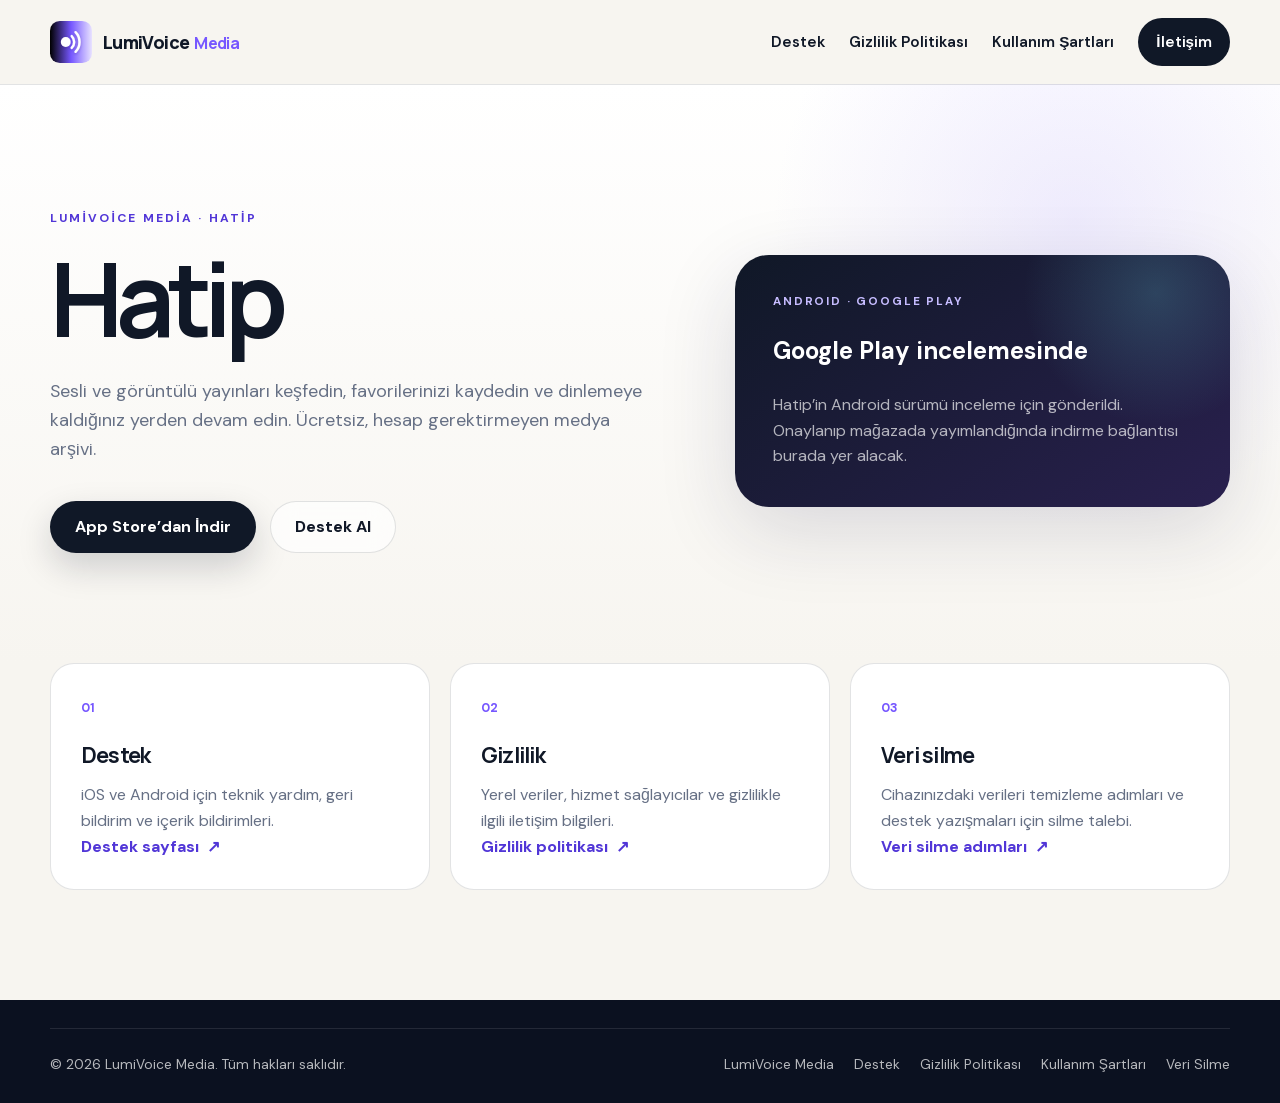
==== hatip/index.html @ cfb4de0a "Add Android support and Hatip app pages" ====
<!DOCTYPE html>
<html lang="tr">
<head>
  <meta charset="UTF-8">
  <meta name="viewport" content="width=device-width, initial-scale=1.0">
  <meta name="description" content="Hatip ile sesli ve görüntülü yayınları keşfedin. App Store bağlantısı, Android yayın durumu, destek ve gizlilik bilgileri.">
  <meta name="author" content="LumiVoice Media">
  <meta name="theme-color" content="#101827">
  <link rel="canonical" href="https://lumivoicemedia.com/hatip/">
  <meta property="og:title" content="Hatip | LumiVoice Media">
  <meta property="og:description" content="Sesli ve görüntülü yayın arşivi. iOS için App Store’da; Android sürümü Google Play incelemesinde.">
  <meta property="og:type" content="website">
  <meta property="og:url" content="https://lumivoicemedia.com/hatip/">
  <meta property="og:image" content="https://lumivoicemedia.com/assets/social-card.png">
  <meta property="og:image:alt" content="LumiVoice Media">
  <meta name="twitter:card" content="summary_large_image">
  <meta name="twitter:title" content="Hatip | LumiVoice Media">
  <meta name="twitter:description" content="Sesli ve görüntülü yayın arşivi. iOS için App Store’da; Android sürümü Google Play incelemesinde.">
  <meta name="twitter:image" content="https://lumivoicemedia.com/assets/social-card.png">
  <title>Hatip | LumiVoice Media</title>
  <link rel="icon" href="../assets/favicon.svg" type="image/svg+xml">
  <link rel="stylesheet" href="../assets/styles.css">
  <script defer src="../assets/analytics.js"></script>
</head>
<body class="inner-page" id="top">
  <a class="skip-link" href="#main-content">Ana içeriğe geç</a>
  <header class="site-header inner-header">
    <div class="container nav-wrap">
      <a class="brand" href="../index.html" aria-label="LumiVoice Media ana sayfa"><img src="../assets/favicon.svg" alt="" class="brand-mark" aria-hidden="true"><span class="brand-text"><strong>LumiVoice</strong><span>Media</span></span></a>
      <button class="menu-toggle" type="button" aria-label="Menüyü aç" aria-expanded="false" aria-controls="main-nav"><span></span><span></span><span></span></button>
      <nav class="main-nav inner-nav" id="main-nav" aria-label="Ana menü">
        <a href="support/">Destek</a><a href="privacy/">Gizlilik Politikası</a><a href="terms/">Kullanım Şartları</a><a href="mailto:office@lumivoicemedia.com" class="nav-cta">İletişim</a>
      </nav>
    </div>
  </header>
  <main id="main-content">
    <section class="support-hero" aria-labelledby="hatip-title">
      <div class="container support-grid">
        <div class="support-copy">
          <p class="eyebrow">LumiVoice Media · Hatip</p>
          <h1 id="hatip-title">Hatip</h1>
          <p>Sesli ve görüntülü yayınları keşfedin, favorilerinizi kaydedin ve dinlemeye kaldığınız yerden devam edin. Ücretsiz, hesap gerektirmeyen medya arşivi.</p>
          <div class="hero-actions">
            <a class="button button-primary" href="https://apps.apple.com/app/hatip/id6804464530" target="_blank" rel="noopener noreferrer">App Store’dan İndir</a>
            <a class="button button-secondary" href="support/">Destek Al</a>
          </div>
        </div>
        <aside class="support-card" aria-labelledby="android-title">
          <span class="support-card-label">ANDROID · GOOGLE PLAY</span>
          <h2 id="android-title">Google Play incelemesinde</h2>
          <p>Hatip’in Android sürümü inceleme için gönderildi. Onaylanıp mağazada yayımlandığında indirme bağlantısı burada yer alacak.</p>
          <!-- After the public listing returns HTTP 200, replace this review status with a download link:
               https://play.google.com/store/apps/details?id=com.lumivoicemedia.hatip
               Also update the review status in the meta descriptions above. -->
        </aside>
      </div>
    </section>
    <section class="support-details" aria-labelledby="hatip-links-title">
      <div class="container">
        <h2 class="visually-hidden" id="hatip-links-title">Destek ve yasal bilgiler</h2>
        <div class="support-details-grid">
          <article><span>01</span><h3>Destek</h3><p>iOS ve Android için teknik yardım, geri bildirim ve içerik bildirimleri.</p><a class="text-link" href="support/">Destek sayfası <span aria-hidden="true">↗</span></a></article>
          <article><span>02</span><h3>Gizlilik</h3><p>Yerel veriler, hizmet sağlayıcılar ve gizlilikle ilgili iletişim bilgileri.</p><a class="text-link" href="privacy/">Gizlilik politikası <span aria-hidden="true">↗</span></a></article>
          <article><span>03</span><h3>Veri silme</h3><p>Cihazınızdaki verileri temizleme adımları ve destek yazışmaları için silme talebi.</p><a class="text-link" href="data-deletion/">Veri silme adımları <span aria-hidden="true">↗</span></a></article>
        </div>
      </div>
    </section>
  </main>
  <footer class="site-footer compact-footer"><div class="container footer-bottom"><p>&copy; <span id="year">2026</span> LumiVoice Media. Tüm hakları saklıdır.</p><div class="compact-footer-links"><a href="../index.html">LumiVoice Media</a><a href="support/">Destek</a><a href="privacy/">Gizlilik Politikası</a><a href="terms/">Kullanım Şartları</a><a href="data-deletion/">Veri Silme</a></div></div></footer>
  <script src="../assets/script.js"></script>
</body>
</html>
---- assets/styles.css ----
@font-face {
  font-family: "DM Sans";
  src: url("fonts/dm-sans-latin.woff2") format("woff2");
  font-style: normal;
  font-weight: 400 700;
  font-display: swap;
}

@font-face {
  font-family: "Manrope";
  src: url("fonts/manrope-latin.woff2") format("woff2");
  font-style: normal;
  font-weight: 600 800;
  font-display: swap;
}

:root {
  --ink: #101827;
  --ink-soft: #263247;
  --paper: #f7f5f0;
  --white: #ffffff;
  --lavender: #c6bcff;
  --violet: #7657ff;
  --violet-dark: #5136d7;
  --cyan: #6be0e7;
  --line: rgba(16, 24, 39, 0.12);
  --muted: #667085;
  --shadow: 0 24px 80px rgba(31, 25, 68, 0.14);
  --radius-lg: 34px;
  --radius-md: 24px;
  --radius-sm: 16px;
  --container: 1180px;
}

*,
*::before,
*::after {
  box-sizing: border-box;
}

html {
  scroll-behavior: smooth;
}

body {
  margin: 0;
  overflow-x: hidden;
  color: var(--ink);
  background: var(--paper);
  font-family: "DM Sans", Arial, sans-serif;
  line-height: 1.6;
  -webkit-font-smoothing: antialiased;
}

body.menu-open {
  overflow: hidden;
}

img,
svg {
  display: block;
  max-width: 100%;
}

a {
  color: inherit;
  text-decoration: none;
}

a:focus-visible,
button:focus-visible {
  outline: 3px solid var(--cyan);
  outline-offset: 4px;
}

.services a:focus-visible,
.site-footer a:focus-visible,
.contact a:focus-visible,
.support-card a:focus-visible {
  outline-color: var(--lavender);
}

button,
input,
textarea {
  font: inherit;
}

.container {
  width: min(calc(100% - 40px), var(--container));
  margin-inline: auto;
}

.skip-link {
  position: fixed;
  top: 12px;
  left: 12px;
  z-index: 1000;
  padding: 10px 14px;
  background: var(--ink);
  color: var(--white);
  border-radius: 10px;
  transform: translateY(-160%);
  transition: transform 0.2s ease;
}

.skip-link:focus {
  transform: translateY(0);
}

.visually-hidden {
  position: absolute !important;
  width: 1px !important;
  height: 1px !important;
  padding: 0 !important;
  margin: -1px !important;
  overflow: hidden !important;
  clip: rect(0, 0, 0, 0) !important;
  white-space: nowrap !important;
  border: 0 !important;
}

.site-header {
  position: fixed;
  inset: 0 0 auto;
  z-index: 100;
  padding: 18px 0;
  transition:
    background-color 0.25s ease,
    box-shadow 0.25s ease,
    padding 0.25s ease;
}

.site-header.scrolled {
  padding: 10px 0;
  background: rgba(247, 245, 240, 0.88);
  box-shadow: 0 12px 40px rgba(16, 24, 39, 0.08);
  backdrop-filter: blur(18px);
}

.nav-wrap {
  display: flex;
  align-items: center;
  justify-content: space-between;
  gap: 32px;
}

.brand {
  display: inline-flex;
  align-items: center;
  gap: 11px;
  position: relative;
  z-index: 110;
}

.brand-mark {
  display: block;
  width: 42px;
  height: 42px;
}

.brand-text {
  display: flex;
  align-items: baseline;
  gap: 5px;
  font-family: "Manrope", Arial, sans-serif;
  letter-spacing: -0.04em;
}

.brand-text strong {
  font-size: 1.12rem;
  font-weight: 800;
}

.brand-text span {
  color: var(--violet);
  font-size: 1rem;
  font-weight: 700;
}

.main-nav {
  display: flex;
  align-items: center;
  gap: 24px;
  font-size: 0.95rem;
  font-weight: 600;
}

.main-nav a {
  position: relative;
}

.main-nav > a:not(.nav-cta)::after {
  position: absolute;
  content: "";
  left: 0;
  bottom: -5px;
  width: 100%;
  height: 2px;
  background: var(--violet);
  transform: scaleX(0);
  transform-origin: right;
  transition: transform 0.25s ease;
}

.main-nav > a:not(.nav-cta):hover::after,
.main-nav > a:not(.nav-cta):focus-visible::after {
  transform: scaleX(1);
  transform-origin: left;
}

.nav-cta {
  padding: 12px 18px;
  color: var(--white);
  background: var(--ink);
  border-radius: 999px;
  transition:
    transform 0.2s ease,
    background-color 0.2s ease;
}

.nav-cta:hover,
.nav-cta:focus-visible {
  background: var(--violet);
  transform: translateY(-2px);
}

.menu-toggle {
  display: none;
  position: relative;
  z-index: 110;
  width: 44px;
  height: 44px;
  padding: 10px;
  border: 0;
  background: transparent;
  cursor: pointer;
}

.menu-toggle span {
  display: block;
  width: 24px;
  height: 2px;
  margin: 5px auto;
  background: var(--ink);
  transition:
    transform 0.25s ease,
    opacity 0.25s ease;
}

.menu-open .menu-toggle span:nth-child(1) {
  transform: translateY(7px) rotate(45deg);
}

.menu-open .menu-toggle span:nth-child(2) {
  opacity: 0;
}

.menu-open .menu-toggle span:nth-child(3) {
  transform: translateY(-7px) rotate(-45deg);
}

.hero {
  position: relative;
  min-height: 100vh;
  overflow: hidden;
  padding: 154px 0 90px;
  background:
    linear-gradient(180deg, rgba(255, 255, 255, 0.76), rgba(247, 245, 240, 0.98)),
    radial-gradient(circle at 78% 22%, rgba(118, 87, 255, 0.22), transparent 32%),
    radial-gradient(circle at 66% 72%, rgba(107, 224, 231, 0.24), transparent 28%);
}

.hero::before {
  position: absolute;
  content: "";
  inset: 0;
  opacity: 0.4;
  background-image:
    linear-gradient(rgba(16, 24, 39, 0.035) 1px, transparent 1px),
    linear-gradient(90deg, rgba(16, 24, 39, 0.035) 1px, transparent 1px);
  background-size: 48px 48px;
  mask-image: linear-gradient(to bottom, black, transparent 85%);
}

.hero-glow {
  position: absolute;
  border-radius: 50%;
  filter: blur(8px);
  pointer-events: none;
}

.hero-glow-one {
  width: 420px;
  height: 420px;
  right: -90px;
  top: -100px;
  background: rgba(198, 188, 255, 0.3);
}

.hero-glow-two {
  width: 280px;
  height: 280px;
  left: -120px;
  bottom: 10%;
  background: rgba(107, 224, 231, 0.18);
}

.hero-grid {
  position: relative;
  z-index: 2;
  display: grid;
  grid-template-columns: 1.05fr 0.95fr;
  align-items: center;
  gap: 70px;
}

.eyebrow {
  margin: 0 0 18px;
  color: var(--violet-dark);
  font-size: 0.76rem;
  font-weight: 800;
  letter-spacing: 0.18em;
  text-transform: uppercase;
}

.hero h1,
.section h2,
.contact h2 {
  margin: 0;
  font-family: "Manrope", Arial, sans-serif;
  letter-spacing: -0.065em;
  line-height: 1.03;
}

.hero h1 {
  max-width: 760px;
  font-size: clamp(3.5rem, 7.4vw, 6.8rem);
  font-weight: 800;
}

.hero h1 span {
  color: var(--violet);
}

.hero-text {
  max-width: 650px;
  margin: 28px 0 0;
  color: var(--ink-soft);
  font-size: clamp(1.05rem, 1.4vw, 1.22rem);
}

.hero-actions {
  display: flex;
  flex-wrap: wrap;
  gap: 14px;
  margin-top: 38px;
}

.button {
  display: inline-flex;
  align-items: center;
  justify-content: center;
  min-height: 52px;
  padding: 0 24px;
  border: 1px solid transparent;
  border-radius: 999px;
  font-weight: 700;
  transition:
    transform 0.22s ease,
    box-shadow 0.22s ease,
    background-color 0.22s ease,
    color 0.22s ease;
}

.button:hover,
.button:focus-visible {
  transform: translateY(-3px);
}

.button-primary {
  color: var(--white);
  background: var(--ink);
  box-shadow: 0 14px 34px rgba(16, 24, 39, 0.18);
}

.button-primary:hover {
  background: var(--violet);
  box-shadow: 0 18px 42px rgba(118, 87, 255, 0.3);
}

.button-secondary {
  border-color: var(--line);
  background: rgba(255, 255, 255, 0.65);
  backdrop-filter: blur(12px);
}

.button-secondary:hover {
  border-color: rgba(118, 87, 255, 0.45);
  color: var(--violet-dark);
  background: var(--white);
}

.hero-meta {
  display: flex;
  flex-wrap: wrap;
  gap: 18px;
  margin-top: 44px;
  color: var(--muted);
  font-size: 0.8rem;
  font-weight: 700;
  letter-spacing: 0.08em;
  text-transform: uppercase;
}

.hero-meta span {
  display: inline-flex;
  align-items: center;
  gap: 18px;
}

.hero-meta span:not(:last-child)::after {
  content: "";
  width: 4px;
  height: 4px;
  border-radius: 50%;
  background: var(--violet);
}

.hero-visual {
  display: grid;
  place-items: center;
  min-height: 590px;
}

.visual-frame {
  position: relative;
  width: min(100%, 510px);
  aspect-ratio: 1;
  border: 1px solid rgba(118, 87, 255, 0.16);
  border-radius: 50%;
  background:
    radial-gradient(circle at 34% 28%, rgba(255, 255, 255, 0.95), rgba(255, 255, 255, 0.16) 40%, transparent 62%),
    linear-gradient(145deg, rgba(198, 188, 255, 0.42), rgba(107, 224, 231, 0.22));
  box-shadow:
    inset 0 0 60px rgba(255, 255, 255, 0.7),
    0 60px 100px rgba(63, 49, 118, 0.16);
}

.visual-frame::before,
.visual-frame::after {
  position: absolute;
  content: "";
  border-radius: 50%;
}

.visual-frame::before {
  inset: 10%;
  border: 1px solid rgba(16, 24, 39, 0.09);
}

.visual-frame::after {
  inset: 23%;
  border: 1px dashed rgba(118, 87, 255, 0.28);
  animation: rotate 22s linear infinite;
}

.visual-orbit {
  position: absolute;
  inset: 0;
  border-radius: 50%;
}

.orbit-one {
  border-top: 2px solid rgba(118, 87, 255, 0.45);
  transform: rotate(-22deg) scale(0.86);
}

.orbit-two {
  border-right: 2px solid rgba(107, 224, 231, 0.55);
  transform: rotate(58deg) scale(0.72);
}

.visual-core {
  position: absolute;
  inset: 50% auto auto 50%;
  display: flex;
  flex-direction: column;
  justify-content: center;
  width: 42%;
  aspect-ratio: 1;
  padding: 18px;
  color: var(--white);
  text-align: center;
  border-radius: 50%;
  background: linear-gradient(145deg, var(--ink), #29204e);
  box-shadow: 0 26px 55px rgba(29, 25, 61, 0.34);
  transform: translate(-50%, -50%);
}

.core-small {
  font-size: clamp(1rem, 2vw, 1.35rem);
  letter-spacing: 0.26em;
  text-transform: uppercase;
}

.core-large {
  margin-top: -4px;
  font-family: "Manrope", Arial, sans-serif;
  font-size: clamp(2.2rem, 5vw, 4rem);
  font-weight: 800;
  letter-spacing: -0.08em;
}

.floating-card {
  position: absolute;
  display: flex;
  align-items: center;
  gap: 12px;
  min-width: 150px;
  padding: 14px 16px;
  border: 1px solid rgba(255, 255, 255, 0.62);
  border-radius: 18px;
  background: rgba(255, 255, 255, 0.78);
  box-shadow: 0 18px 45px rgba(42, 35, 78, 0.13);
  backdrop-filter: blur(16px);
  animation: float 5s ease-in-out infinite;
}

.floating-card small {
  display: block;
  margin-bottom: 2px;
  color: var(--muted);
  font-size: 0.64rem;
  font-weight: 800;
  letter-spacing: 0.15em;
}

.floating-card strong {
  font-family: "Manrope", Arial, sans-serif;
  font-size: 1rem;
}

.card-icon {
  display: grid;
  place-items: center;
  width: 40px;
  height: 40px;
  color: var(--violet-dark);
  border-radius: 12px;
  background: rgba(198, 188, 255, 0.45);
  font-size: 0.9rem;
  font-weight: 800;
}

.card-video {
  top: 7%;
  left: -2%;
}

.card-publish {
  right: -7%;
  top: 43%;
  animation-delay: -1.7s;
}

.card-film {
  left: 4%;
  bottom: 5%;
  animation-delay: -3.1s;
}

.hero-scroll {
  position: absolute;
  z-index: 2;
  left: 50%;
  bottom: 25px;
  display: flex;
  align-items: center;
  gap: 12px;
  color: var(--muted);
  font-size: 0.72rem;
  font-weight: 700;
  letter-spacing: 0.12em;
  text-transform: uppercase;
  transform: translateX(-50%);
}

.scroll-line {
  width: 48px;
  height: 1px;
  overflow: hidden;
  background: rgba(16, 24, 39, 0.18);
}

.scroll-line::after {
  display: block;
  content: "";
  width: 18px;
  height: 1px;
  background: var(--violet);
  animation: scrollLine 2s ease-in-out infinite;
}

.section {
  padding: 130px 0;
}

.two-column {
  display: grid;
  grid-template-columns: 0.8fr 1.2fr;
  gap: 90px;
}

.section h2 {
  font-size: clamp(2.6rem, 5vw, 4.5rem);
}

.about {
  background: var(--white);
}

.about-copy .lead {
  margin: 0 0 22px;
  color: var(--ink);
  font-family: "Manrope", Arial, sans-serif;
  font-size: clamp(1.5rem, 2.2vw, 2.05rem);
  font-weight: 700;
  letter-spacing: -0.045em;
  line-height: 1.35;
}

.about-copy > p:not(.lead) {
  max-width: 740px;
  margin: 0;
  color: var(--muted);
  font-size: 1.08rem;
}

.values-grid {
  display: grid;
  grid-template-columns: repeat(3, 1fr);
  gap: 18px;
  margin-top: 55px;
}

.values-grid article {
  padding-top: 20px;
  border-top: 1px solid var(--line);
}

.values-grid span {
  color: var(--violet);
  font-size: 0.75rem;
  font-weight: 800;
}

.values-grid h3 {
  margin: 12px 0 8px;
  font-family: "Manrope", Arial, sans-serif;
  font-size: 1.18rem;
}

.values-grid p {
  margin: 0;
  color: var(--muted);
  font-size: 0.92rem;
}

.services {
  color: var(--white);
  background: var(--ink);
}

.services .eyebrow {
  color: var(--lavender);
}

.section-top {
  display: grid;
  grid-template-columns: 1.3fr 0.7fr;
  align-items: end;
  gap: 80px;
}

.section-top > p {
  max-width: 440px;
  margin: 0 0 9px;
  color: rgba(255, 255, 255, 0.66);
  font-size: 1.06rem;
}

.services-grid {
  display: grid;
  grid-template-columns: repeat(2, 1fr);
  gap: 20px;
  margin-top: 68px;
}

.service-card {
  position: relative;
  min-height: 350px;
  overflow: hidden;
  padding: 34px;
  border: 1px solid rgba(255, 255, 255, 0.09);
  border-radius: var(--radius-md);
  background: rgba(255, 255, 255, 0.035);
  transition:
    transform 0.3s ease,
    border-color 0.3s ease,
    background-color 0.3s ease;
}

.service-card::after {
  position: absolute;
  content: "";
  right: -80px;
  bottom: -100px;
  width: 220px;
  height: 220px;
  border-radius: 50%;
  background: rgba(118, 87, 255, 0.18);
  filter: blur(10px);
  transition: transform 0.35s ease;
}

.service-card:hover {
  border-color: rgba(198, 188, 255, 0.4);
  background: rgba(255, 255, 255, 0.055);
  transform: translateY(-6px);
}

.service-card:hover::after {
  transform: scale(1.2) translate(-10px, -10px);
}

.service-number {
  position: absolute;
  top: 28px;
  right: 30px;
  color: rgba(255, 255, 255, 0.18);
  font-family: "Manrope", Arial, sans-serif;
  font-size: 2rem;
  font-weight: 800;
}

.service-icon {
  display: grid;
  place-items: center;
  width: 58px;
  height: 58px;
  margin-bottom: 56px;
  color: var(--lavender);
  border-radius: 17px;
  background: rgba(198, 188, 255, 0.11);
}

.service-icon svg {
  width: 27px;
  fill: none;
  stroke: currentColor;
  stroke-width: 1.65;
  stroke-linecap: round;
  stroke-linejoin: round;
}

.service-card h3 {
  position: relative;
  z-index: 1;
  margin: 0 0 13px;
  font-family: "Manrope", Arial, sans-serif;
  font-size: 1.55rem;
  letter-spacing: -0.04em;
}

.service-card p {
  position: relative;
  z-index: 1;
  max-width: 480px;
  margin: 0;
  color: rgba(255, 255, 255, 0.64);
}

.approach {
  background:
    radial-gradient(circle at 12% 20%, rgba(198, 188, 255, 0.25), transparent 30%),
    var(--paper);
}

.approach-grid {
  display: grid;
  grid-template-columns: 0.85fr 1.15fr;
  gap: 90px;
}

.approach-panel {
  position: sticky;
  top: 130px;
  align-self: start;
  padding: 42px;
  border: 1px solid rgba(118, 87, 255, 0.14);
  border-radius: var(--radius-lg);
  background: rgba(255, 255, 255, 0.58);
  box-shadow: var(--shadow);
  backdrop-filter: blur(16px);
}

.approach-panel h2 {
  font-size: clamp(2.5rem, 4.7vw, 4.2rem);
}

.approach-panel > p:not(.eyebrow) {
  margin: 25px 0 28px;
  color: var(--muted);
  font-size: 1.04rem;
}

.text-link {
  display: inline-flex;
  align-items: center;
  gap: 8px;
  color: var(--violet-dark);
  font-weight: 800;
}

.text-link span {
  transition: transform 0.2s ease;
}

.text-link:hover span,
.text-link:focus-visible span {
  transform: translate(3px, -3px);
}

.process-list {
  display: flex;
  flex-direction: column;
}

.process-item {
  display: grid;
  grid-template-columns: 64px 1fr;
  gap: 22px;
  padding: 36px 0;
  border-bottom: 1px solid var(--line);
}

.process-item:first-child {
  padding-top: 6px;
}

.process-item > span {
  color: var(--violet);
  font-family: "Manrope", Arial, sans-serif;
  font-size: 1rem;
  font-weight: 800;
}

.process-item h3 {
  margin: 0 0 8px;
  font-family: "Manrope", Arial, sans-serif;
  font-size: 2rem;
  letter-spacing: -0.05em;
}

.process-item p {
  max-width: 560px;
  margin: 0;
  color: var(--muted);
}

.why {
  color: var(--white);
  background:
    radial-gradient(circle at 16% 24%, rgba(118, 87, 255, 0.38), transparent 30%),
    linear-gradient(135deg, #111827, #211b3f 55%, #151926);
}

.why .eyebrow {
  color: var(--lavender);
}

.why-heading {
  display: grid;
  grid-template-columns: 0.65fr 1.35fr;
  align-items: end;
  gap: 70px;
}

.why-heading h2 {
  max-width: 880px;
}

.why-grid {
  display: grid;
  grid-template-columns: repeat(3, 1fr);
  gap: 20px;
  margin-top: 68px;
}

.why-card {
  padding: 34px;
  border: 1px solid rgba(255, 255, 255, 0.12);
  border-radius: var(--radius-md);
  background: rgba(255, 255, 255, 0.045);
}

.why-card > span {
  color: var(--lavender);
  font-size: 0.78rem;
  font-weight: 800;
}

.why-card h3 {
  margin: 44px 0 12px;
  font-family: "Manrope", Arial, sans-serif;
  font-size: 1.55rem;
  letter-spacing: -0.04em;
}

.why-card p {
  margin: 0;
  color: rgba(255, 255, 255, 0.7);
}

.contact {
  padding-block: 100px;
  background: var(--white);
}

.contact-card {
  display: grid;
  grid-template-columns: 1.2fr 0.8fr;
  align-items: end;
  gap: 70px;
  padding: clamp(42px, 7vw, 85px);
  color: var(--white);
  border-radius: var(--radius-lg);
  background:
    radial-gradient(circle at 83% 20%, rgba(107, 224, 231, 0.28), transparent 26%),
    linear-gradient(135deg, var(--violet-dark), #4b34c5 55%, #251d61);
  box-shadow: 0 40px 100px rgba(63, 48, 145, 0.22);
}

.contact .eyebrow {
  color: rgba(255, 255, 255, 0.72);
}

.contact h2 {
  max-width: 760px;
  font-size: clamp(2.6rem, 5vw, 4.9rem);
}

.contact-card p:not(.eyebrow) {
  max-width: 700px;
  margin: 24px 0 0;
  color: rgba(255, 255, 255, 0.72);
  font-size: 1.05rem;
}

.contact-actions {
  display: flex;
  flex-direction: column;
  align-items: flex-start;
  gap: 18px;
}

.button-light {
  color: var(--ink);
  background: var(--white);
}

.button-light:hover {
  color: var(--violet-dark);
  box-shadow: 0 16px 34px rgba(0, 0, 0, 0.16);
}

.text-link.light {
  color: rgba(255, 255, 255, 0.92);
}

.email-address {
  overflow-wrap: anywhere;
}

.site-footer {
  padding: 80px 0 28px;
  color: rgba(255, 255, 255, 0.7);
  background: #0b1120;
}

.footer-grid {
  display: grid;
  grid-template-columns: 1fr 1fr;
  gap: 80px;
  padding-bottom: 56px;
}

.footer-brand {
  color: var(--white);
}

.footer-grid > div > p {
  max-width: 340px;
  margin: 22px 0 0;
}

.footer-links {
  display: grid;
  grid-template-columns: repeat(2, 1fr);
  gap: 40px;
}

.footer-links h3 {
  margin: 0 0 18px;
  color: var(--white);
  font-family: "Manrope", Arial, sans-serif;
  font-size: 0.9rem;
}

.footer-links a {
  display: block;
  width: fit-content;
  margin-top: 10px;
  transition: color 0.2s ease;
}

.footer-links a:hover {
  color: var(--lavender);
}

.footer-bottom {
  display: flex;
  align-items: center;
  justify-content: space-between;
  gap: 24px;
  padding-top: 24px;
  border-top: 1px solid rgba(255, 255, 255, 0.1);
  font-size: 0.86rem;
}

.footer-bottom p {
  margin: 0;
}

.reveal {
  opacity: 1;
  transform: none;
}

.js .reveal {
  opacity: 0;
  transform: translateY(28px);
  transition:
    opacity 0.7s ease,
    transform 0.7s ease;
}

.js .reveal.visible {
  opacity: 1;
  transform: translateY(0);
}

@keyframes rotate {
  to {
    transform: rotate(360deg);
  }
}

@keyframes float {
  0%,
  100% {
    transform: translateY(0);
  }
  50% {
    transform: translateY(-12px);
  }
}

@keyframes scrollLine {
  0% {
    transform: translateX(-20px);
  }
  100% {
    transform: translateX(52px);
  }
}

@media (max-width: 1024px) {
  .hero {
    min-height: auto;
  }

  .hero-grid {
    grid-template-columns: 1fr;
    gap: 28px;
  }

  .hero-copy {
    max-width: 760px;
  }

  .hero-visual {
    min-height: 520px;
  }

  .visual-frame {
    width: min(78vw, 500px);
  }

  .hero-scroll {
    display: none;
  }

  .two-column,
  .approach-grid {
    gap: 55px;
  }

  .section-top {
    gap: 40px;
  }

  .contact-card {
    grid-template-columns: 1fr;
    align-items: start;
    gap: 36px;
  }
}

@media (max-width: 1024px) {
  .container {
    width: min(calc(100% - 28px), var(--container));
  }

  .site-header {
    padding: 12px 0;
  }

  .nav-ready .menu-toggle {
    display: block;
  }

  .main-nav {
    position: fixed;
    inset: 0;
    display: flex;
    flex-direction: column;
    align-items: flex-start;
    justify-content: center;
    gap: 24px;
    padding: 80px 34px;
    background: rgba(247, 245, 240, 0.98);
    backdrop-filter: blur(18px);
    transform: translateX(100%);
    transition: transform 0.3s ease;
  }

  html:not(.nav-ready) .site-header {
    position: relative;
    background: var(--paper);
  }

  html:not(.nav-ready) .main-nav {
    position: static;
    flex-direction: row;
    flex-wrap: wrap;
    justify-content: flex-end;
    gap: 12px 18px;
    padding: 8px 0;
    background: transparent;
    transform: none;
  }

  html:not(.nav-ready) .main-nav a {
    font-family: "DM Sans", Arial, sans-serif;
    font-size: 0.95rem;
  }

  html:not(.nav-ready) .main-nav .nav-cta {
    margin-top: 0;
    font-size: 0.9rem;
  }

  html:not(.nav-ready) .hero {
    padding-top: 72px;
  }

  .menu-open .main-nav {
    transform: translateX(0);
  }

  .main-nav a {
    font-family: "Manrope", Arial, sans-serif;
    font-size: 1.6rem;
  }

  .main-nav .nav-cta {
    margin-top: 8px;
    color: var(--white);
    font-size: 1rem;
  }

  .hero {
    padding-top: 128px;
  }

  .hero h1 {
    font-size: clamp(3.25rem, 13vw, 5rem);
  }

  .hero-visual {
    min-height: 440px;
  }

  .floating-card {
    min-width: 138px;
    padding: 11px 13px;
  }

  .two-column,
  .section-top,
  .approach-grid,
  .why-heading,
  .footer-grid {
    grid-template-columns: 1fr;
  }

  .two-column,
  .approach-grid {
    gap: 48px;
  }

  .section {
    padding: 82px 0;
  }

  .values-grid {
    grid-template-columns: 1fr;
  }

  .services-grid {
    grid-template-columns: 1fr;
  }

  .why-heading {
    gap: 22px;
  }

  .why-grid {
    grid-template-columns: 1fr;
    margin-top: 46px;
  }

  .service-card {
    min-height: 320px;
  }

  .approach-panel {
    position: relative;
    top: auto;
  }

  .footer-grid {
    gap: 48px;
  }
}

@media (max-width: 560px) {
  .brand-text strong {
    font-size: 1rem;
  }

  .brand-text span {
    font-size: 0.9rem;
  }

  .hero-actions {
    flex-direction: column;
    align-items: stretch;
  }

  .button {
    width: 100%;
  }

  .hero-meta {
    gap: 12px;
  }

  .hero-meta span {
    gap: 12px;
  }

  .hero-visual {
    display: none;
  }

  .visual-frame {
    width: min(92vw, 390px);
  }

  .floating-card {
    min-width: auto;
    padding: 9px 10px;
    border-radius: 14px;
  }

  .floating-card .card-icon {
    width: 34px;
    height: 34px;
  }

  .floating-card strong {
    font-size: 0.85rem;
  }

  .floating-card small {
    font-size: 0.55rem;
  }

  .card-video {
    left: -1%;
  }

  .card-publish {
    right: -1%;
  }

  .card-film {
    left: 2%;
  }

  .section h2 {
    font-size: clamp(2.35rem, 12vw, 3.4rem);
  }

  .section-top {
    align-items: start;
  }

  .service-card,
  .approach-panel {
    padding: 28px;
  }

  .service-card {
    min-height: 300px;
  }

  .service-icon {
    margin-bottom: 42px;
  }

  .process-item {
    grid-template-columns: 44px 1fr;
    gap: 14px;
  }

  .process-item h3 {
    font-size: 1.65rem;
  }

  .contact {
    padding-block: 62px;
  }

  .contact-card {
    padding: 34px 24px;
  }

  .contact-actions {
    width: 100%;
  }

  .footer-links {
    grid-template-columns: 1fr 1fr;
  }

  .footer-bottom {
    align-items: flex-start;
    flex-direction: column;
  }
}

@media (prefers-reduced-motion: reduce) {
  html {
    scroll-behavior: auto;
  }

  *,
  *::before,
  *::after {
    animation-duration: 0.01ms !important;
    animation-iteration-count: 1 !important;
    transition-duration: 0.01ms !important;
  }

  .reveal,
  .js .reveal {
    opacity: 1;
    transform: none;
  }
}


/* Inner pages */
.inner-page {
  background: var(--paper);
}

.inner-header {
  position: relative;
  background: rgba(247, 245, 240, 0.98);
  box-shadow: 0 1px 0 var(--line);
}

.inner-hero {
  padding: 110px 0 76px;
  color: var(--white);
  background:
    radial-gradient(circle at 78% 20%, rgba(107, 224, 231, 0.22), transparent 26%),
    linear-gradient(135deg, var(--ink), #211b3f);
}

.inner-hero h1,
.support-hero h1 {
  margin: 0;
  font-family: "Manrope", Arial, sans-serif;
  font-size: clamp(3.4rem, 8vw, 6.8rem);
  line-height: 1;
  letter-spacing: -0.07em;
}

.inner-hero > .container > p:last-child {
  margin: 20px 0 0;
  color: rgba(255, 255, 255, 0.7);
}

.legal-section {
  padding: 90px 0 110px;
}

.legal-layout {
  display: grid;
  grid-template-columns: minmax(0, 850px);
  justify-content: center;
}

.legal-content {
  padding: clamp(30px, 6vw, 70px);
  border: 1px solid var(--line);
  border-radius: var(--radius-lg);
  background: var(--white);
  box-shadow: var(--shadow);
}

.legal-content section + section {
  margin-top: 42px;
}

.legal-content h2 {
  margin: 0 0 14px;
  font-family: "Manrope", Arial, sans-serif;
  font-size: 1.55rem;
  letter-spacing: -0.035em;
}

.legal-content p,
.legal-content li {
  color: var(--ink-soft);
}

.legal-content ul {
  margin: 14px 0 0;
  padding-left: 22px;
}

.legal-content a {
  color: var(--violet-dark);
  font-weight: 700;
}

.compact-footer {
  padding-top: 28px;
}

.compact-footer-links {
  display: flex;
  flex-wrap: wrap;
  gap: 20px;
}

.support-hero {
  padding: 125px 0 110px;
  background:
    radial-gradient(circle at 84% 24%, rgba(198, 188, 255, 0.28), transparent 26%),
    linear-gradient(180deg, #ffffff, var(--paper));
}

.support-grid {
  display: grid;
  grid-template-columns: 1.1fr 0.9fr;
  align-items: center;
  gap: 80px;
}

.support-copy > p:not(.eyebrow):not(.response-time) {
  max-width: 690px;
  margin: 28px 0;
  color: var(--muted);
  font-size: 1.12rem;
}

.response-time {
  margin: 18px 0 0;
  color: var(--violet-dark);
  font-weight: 800;
}

.support-card {
  padding: 38px;
  color: var(--white);
  border-radius: var(--radius-lg);
  background:
    radial-gradient(circle at 85% 15%, rgba(107, 224, 231, 0.2), transparent 28%),
    linear-gradient(145deg, var(--ink), #29204e);
  box-shadow: var(--shadow);
}

.support-card-label {
  display: block;
  margin-bottom: 20px;
  color: var(--lavender);
  font-size: 0.72rem;
  font-weight: 800;
  letter-spacing: 0.16em;
}

.support-card > a {
  display: inline-block;
  color: var(--white);
  font-family: "Manrope", Arial, sans-serif;
  font-size: clamp(1.25rem, 3vw, 2rem);
  font-weight: 800;
  letter-spacing: -0.035em;
  overflow-wrap: anywhere;
}

.support-card p {
  margin: 22px 0 0;
  color: rgba(255, 255, 255, 0.68);
}

.support-details {
  padding: 0 0 110px;
}

.support-details-grid {
  display: grid;
  grid-template-columns: repeat(3, 1fr);
  gap: 20px;
}

.support-details-grid article {
  padding: 30px;
  border: 1px solid var(--line);
  border-radius: var(--radius-md);
  background: var(--white);
}

.support-details-grid article > span {
  color: var(--violet);
  font-size: 0.78rem;
  font-weight: 800;
}

.support-details-grid h3 {
  margin: 18px 0 10px;
  font-family: "Manrope", Arial, sans-serif;
  font-size: 1.35rem;
  letter-spacing: -0.035em;
}

.support-details-grid p {
  margin: 0;
  color: var(--muted);
}

.footer-links-expanded {
  grid-template-columns: repeat(3, 1fr);
}

@media (max-width: 900px) {
  .support-grid,
  .support-details-grid {
    grid-template-columns: 1fr;
  }

  .support-grid {
    gap: 50px;
  }

  .footer-links-expanded {
    grid-template-columns: repeat(2, 1fr);
  }
}

@media (max-width: 680px) {
  .inner-hero {
    padding: 80px 0 60px;
  }

  .legal-section {
    padding: 55px 0 75px;
  }

  .legal-content {
    padding: 26px 22px;
  }

  .support-hero {
    padding: 85px 0 75px;
  }

  .support-card {
    padding: 28px;
  }

  .footer-links-expanded {
    grid-template-columns: 1fr 1fr;
  }

  .compact-footer .footer-bottom {
    align-items: flex-start;
  }
}

.error-main {
  min-height: calc(100vh - 180px);
}

.error-section {
  display: grid;
  min-height: calc(100vh - 180px);
  place-items: center;
  padding: 100px 0;
  background:
    radial-gradient(circle at 78% 24%, rgba(118, 87, 255, 0.24), transparent 28%),
    var(--paper);
}

.error-content {
  max-width: 820px;
}

.error-code {
  margin: 0 0 12px;
  color: rgba(118, 87, 255, 0.16);
  font-family: "Manrope", Arial, sans-serif;
  font-size: clamp(6rem, 20vw, 13rem);
  font-weight: 800;
  letter-spacing: -0.08em;
  line-height: 0.65;
}

.error-content h1 {
  margin: 0;
  font-family: "Manrope", Arial, sans-serif;
  font-size: clamp(3rem, 8vw, 6rem);
  letter-spacing: -0.065em;
  line-height: 1;
}

.error-content > p:not(.eyebrow):not(.error-code) {
  max-width: 650px;
  margin: 26px 0 0;
  color: var(--muted);
  font-size: 1.08rem;
}
  .hero {
    padding: 112px 0 64px;
  }

  .hero h1 {
    font-size: clamp(2.9rem, 14vw, 4rem);
  }
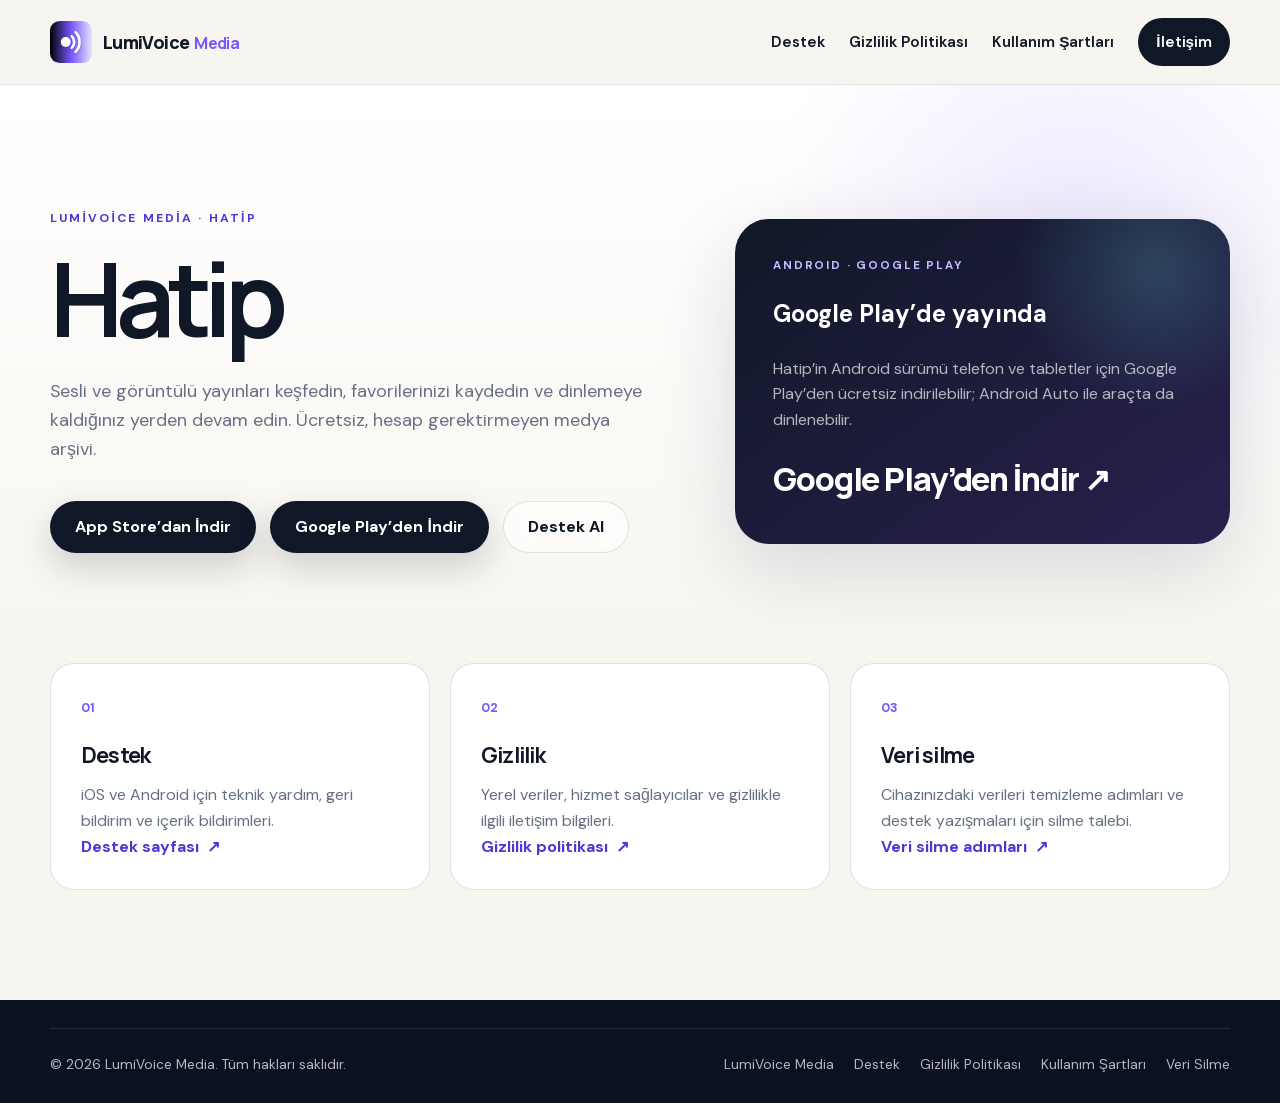
==== commit f07eff51: "Point the Hatip page at the live Google Play listing Co-Authored-By: Claude Opus 5.5 <noreply@anthro" ====
--- a/hatip/index.html
+++ b/hatip/index.html
@@ -3,19 +3,19 @@
 <head>
   <meta charset="UTF-8">
   <meta name="viewport" content="width=device-width, initial-scale=1.0">
-  <meta name="description" content="Hatip ile sesli ve görüntülü yayınları keşfedin. App Store bağlantısı, Android yayın durumu, destek ve gizlilik bilgileri.">
+  <meta name="description" content="Hatip ile sesli ve görüntülü yayınları keşfedin. App Store ve Google Play bağlantıları, destek ve gizlilik bilgileri.">
   <meta name="author" content="LumiVoice Media">
   <meta name="theme-color" content="#101827">
   <link rel="canonical" href="https://lumivoicemedia.com/hatip/">
   <meta property="og:title" content="Hatip | LumiVoice Media">
-  <meta property="og:description" content="Sesli ve görüntülü yayın arşivi. iOS için App Store’da; Android sürümü Google Play incelemesinde.">
+  <meta property="og:description" content="Sesli ve görüntülü yayın arşivi. iOS için App Store’da, Android için Google Play’de.">
   <meta property="og:type" content="website">
   <meta property="og:url" content="https://lumivoicemedia.com/hatip/">
   <meta property="og:image" content="https://lumivoicemedia.com/assets/social-card.png">
   <meta property="og:image:alt" content="LumiVoice Media">
   <meta name="twitter:card" content="summary_large_image">
   <meta name="twitter:title" content="Hatip | LumiVoice Media">
-  <meta name="twitter:description" content="Sesli ve görüntülü yayın arşivi. iOS için App Store’da; Android sürümü Google Play incelemesinde.">
+  <meta name="twitter:description" content="Sesli ve görüntülü yayın arşivi. iOS için App Store’da, Android için Google Play’de.">
   <meta name="twitter:image" content="https://lumivoicemedia.com/assets/social-card.png">
   <title>Hatip | LumiVoice Media</title>
   <link rel="icon" href="../assets/favicon.svg" type="image/svg+xml">
@@ -42,16 +42,15 @@
           <p>Sesli ve görüntülü yayınları keşfedin, favorilerinizi kaydedin ve dinlemeye kaldığınız yerden devam edin. Ücretsiz, hesap gerektirmeyen medya arşivi.</p>
           <div class="hero-actions">
             <a class="button button-primary" href="https://apps.apple.com/app/hatip/id6804464530" target="_blank" rel="noopener noreferrer">App Store’dan İndir</a>
+            <a class="button button-primary" href="https://play.google.com/store/apps/details?id=com.lumivoicemedia.hatip" target="_blank" rel="noopener noreferrer">Google Play’den İndir</a>
             <a class="button button-secondary" href="support/">Destek Al</a>
           </div>
         </div>
         <aside class="support-card" aria-labelledby="android-title">
           <span class="support-card-label">ANDROID · GOOGLE PLAY</span>
-          <h2 id="android-title">Google Play incelemesinde</h2>
-          <p>Hatip’in Android sürümü inceleme için gönderildi. Onaylanıp mağazada yayımlandığında indirme bağlantısı burada yer alacak.</p>
-          <!-- After the public listing returns HTTP 200, replace this review status with a download link:
-               https://play.google.com/store/apps/details?id=com.lumivoicemedia.hatip
-               Also update the review status in the meta descriptions above. -->
+          <h2 id="android-title">Google Play’de yayında</h2>
+          <p>Hatip’in Android sürümü telefon ve tabletler için Google Play’den ücretsiz indirilebilir; Android Auto ile araçta da dinlenebilir.</p>
+          <a href="https://play.google.com/store/apps/details?id=com.lumivoicemedia.hatip" target="_blank" rel="noopener noreferrer">Google Play’den İndir <span aria-hidden="true">↗</span></a>
         </aside>
       </div>
     </section>
--- a/assets/styles.css
+++ b/assets/styles.css
@@ -1552,6 +1552,10 @@
   color: rgba(255, 255, 255, 0.68);
 }
 
+.support-card p + a {
+  margin-top: 22px;
+}
+
 .support-details {
   padding: 0 0 110px;
 }
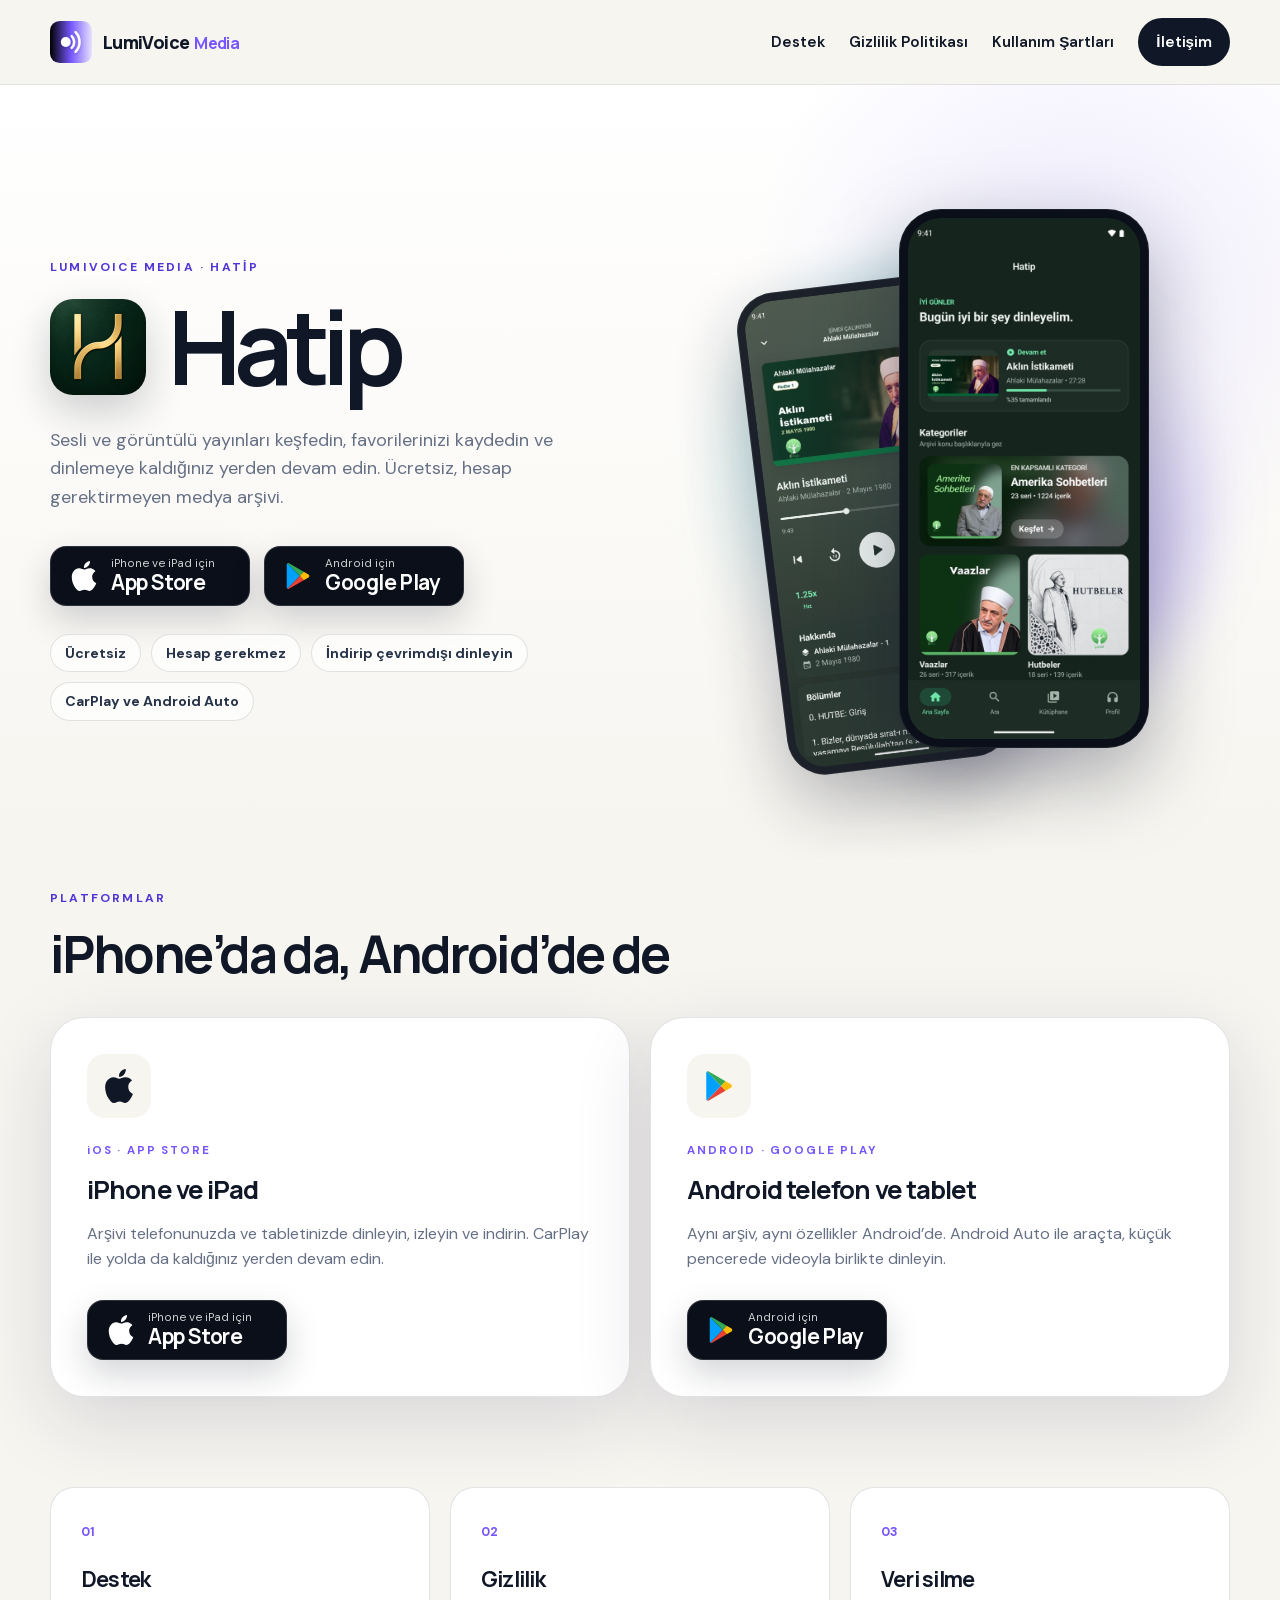
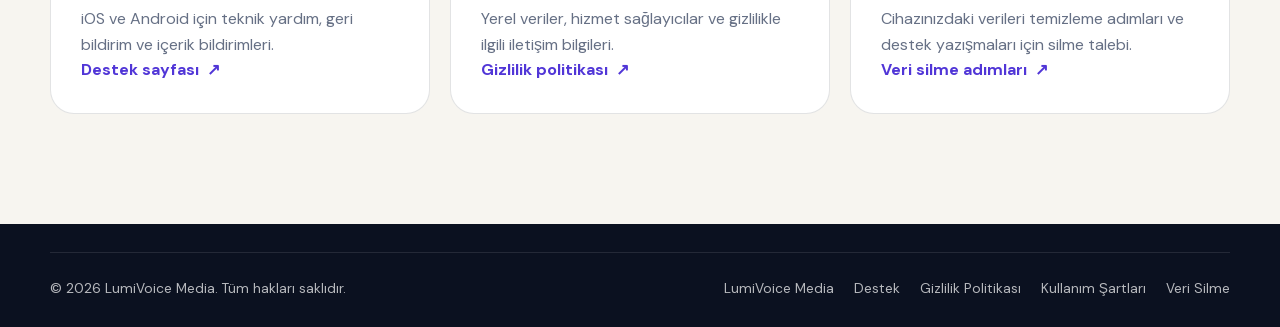
==== commit c90a6d98: "Show both stores on the Hatip page Store badges with the Apple and Google Play logos side by side, t" ====
--- a/hatip/index.html
+++ b/hatip/index.html
@@ -19,7 +19,7 @@
   <meta name="twitter:image" content="https://lumivoicemedia.com/assets/social-card.png">
   <title>Hatip | LumiVoice Media</title>
   <link rel="icon" href="../assets/favicon.svg" type="image/svg+xml">
-  <link rel="stylesheet" href="../assets/styles.css">
+  <link rel="stylesheet" href="../assets/styles.css?v=20261111d">
   <script defer src="../assets/analytics.js"></script>
 </head>
 <body class="inner-page" id="top">
@@ -34,24 +34,52 @@
     </div>
   </header>
   <main id="main-content">
-    <section class="support-hero" aria-labelledby="hatip-title">
-      <div class="container support-grid">
+    <section class="support-hero hatip-hero" aria-labelledby="hatip-title">
+      <div class="container support-grid hatip-hero-grid">
         <div class="support-copy">
-          <p class="eyebrow">LumiVoice Media · Hatip</p>
-          <h1 id="hatip-title">Hatip</h1>
+          <p class="eyebrow"><span lang="en">LumiVoice Media</span> · Hatip</p>
+          <div class="hatip-title-row">
+            <img src="../assets/hatip/icon.png" alt="" class="hatip-app-icon" width="96" height="96">
+            <h1 id="hatip-title">Hatip</h1>
+          </div>
           <p>Sesli ve görüntülü yayınları keşfedin, favorilerinizi kaydedin ve dinlemeye kaldığınız yerden devam edin. Ücretsiz, hesap gerektirmeyen medya arşivi.</p>
-          <div class="hero-actions">
-            <a class="button button-primary" href="https://apps.apple.com/app/hatip/id6804464530" target="_blank" rel="noopener noreferrer">App Store’dan İndir</a>
-            <a class="button button-primary" href="https://play.google.com/store/apps/details?id=com.lumivoicemedia.hatip" target="_blank" rel="noopener noreferrer">Google Play’den İndir</a>
-            <a class="button button-secondary" href="support/">Destek Al</a>
+          <div class="store-badges">
+            <a class="store-badge" href="https://apps.apple.com/app/hatip/id6804464530" target="_blank" rel="noopener noreferrer" aria-label="Hatip’i App Store’dan indir"><svg class="store-logo" viewBox="0 0 24 24" aria-hidden="true"><path fill="currentColor" d="M12.152 6.896c-.948 0-2.415-1.078-3.96-1.04-2.04.027-3.91 1.183-4.961 3.014-2.117 3.675-.546 9.103 1.519 12.09 1.013 1.454 2.208 3.09 3.792 3.039 1.52-.065 2.09-.987 3.935-.987 1.831 0 2.35.987 3.96.948 1.637-.026 2.676-1.48 3.676-2.948 1.156-1.688 1.636-3.325 1.662-3.415-.039-.013-3.182-1.221-3.22-4.857-.026-3.04 2.48-4.494 2.597-4.559-1.429-2.09-3.623-2.324-4.39-2.376-2-.156-3.675 1.09-4.61 1.09zM15.53 3.83c.843-1.012 1.4-2.427 1.245-3.83-1.207.052-2.662.805-3.532 1.818-.78.896-1.454 2.338-1.273 3.714 1.338.104 2.715-.688 3.559-1.701"/></svg><span><small>iPhone ve iPad için</small><strong>App Store</strong></span></a>
+            <a class="store-badge" href="https://play.google.com/store/apps/details?id=com.lumivoicemedia.hatip" target="_blank" rel="noopener noreferrer" aria-label="Hatip’i Google Play’den indir"><svg class="store-logo" viewBox="0 0 24 24" aria-hidden="true"><path fill="#00a0ff" d="M3.6 1.8 13.4 12 3.6 22.2c-.4-.2-.6-.7-.6-1.2V3c0-.5.2-1 .6-1.2z"/><path fill="#34a853" d="M3.6 1.8c.3-.2.8-.2 1.2 0l11.8 6.8-3.2 3.4z"/><path fill="#fbbc04" d="m16.6 8.6 3.8 2.2c.9.5.9 1.9 0 2.4l-3.8 2.2-3.2-3.4z"/><path fill="#ea4335" d="M3.6 22.2 13.4 12l3.2 3.4-11.8 6.8c-.4.2-.9.2-1.2 0z"/></svg><span><small>Android için</small><strong>Google Play</strong></span></a>
           </div>
+          <ul class="hatip-highlights" aria-label="Öne çıkanlar">
+            <li>Ücretsiz</li>
+            <li>Hesap gerekmez</li>
+            <li>İndirip çevrimdışı dinleyin</li>
+            <li>CarPlay ve Android Auto</li>
+          </ul>
         </div>
-        <aside class="support-card" aria-labelledby="android-title">
-          <span class="support-card-label">ANDROID · GOOGLE PLAY</span>
-          <h2 id="android-title">Google Play’de yayında</h2>
-          <p>Hatip’in Android sürümü telefon ve tabletler için Google Play’den ücretsiz indirilebilir; Android Auto ile araçta da dinlenebilir.</p>
-          <a href="https://play.google.com/store/apps/details?id=com.lumivoicemedia.hatip" target="_blank" rel="noopener noreferrer">Google Play’den İndir <span aria-hidden="true">↗</span></a>
-        </aside>
+        <div class="hatip-phones" aria-hidden="true">
+          <div class="hatip-phone hatip-phone-back"><img src="../assets/hatip/screen-player.jpg" alt="" width="561" height="1260" loading="lazy"></div>
+          <div class="hatip-phone hatip-phone-front"><img src="../assets/hatip/screen-home.jpg" alt="" width="561" height="1260"></div>
+        </div>
+      </div>
+    </section>
+    <section class="hatip-platforms" aria-labelledby="platforms-title">
+      <div class="container">
+        <p class="eyebrow">Platformlar</p>
+        <h2 id="platforms-title">iPhone’da da, Android’de de</h2>
+        <div class="hatip-platform-grid">
+          <article class="hatip-platform">
+            <div class="hatip-platform-logo hatip-platform-logo-ios"><svg class="store-logo" viewBox="0 0 24 24" aria-hidden="true"><path fill="currentColor" d="M12.152 6.896c-.948 0-2.415-1.078-3.96-1.04-2.04.027-3.91 1.183-4.961 3.014-2.117 3.675-.546 9.103 1.519 12.09 1.013 1.454 2.208 3.09 3.792 3.039 1.52-.065 2.09-.987 3.935-.987 1.831 0 2.35.987 3.96.948 1.637-.026 2.676-1.48 3.676-2.948 1.156-1.688 1.636-3.325 1.662-3.415-.039-.013-3.182-1.221-3.22-4.857-.026-3.04 2.48-4.494 2.597-4.559-1.429-2.09-3.623-2.324-4.39-2.376-2-.156-3.675 1.09-4.61 1.09zM15.53 3.83c.843-1.012 1.4-2.427 1.245-3.83-1.207.052-2.662.805-3.532 1.818-.78.896-1.454 2.338-1.273 3.714 1.338.104 2.715-.688 3.559-1.701"/></svg></div>
+            <span class="hatip-platform-label">iOS · APP STORE</span>
+            <h3>iPhone ve iPad</h3>
+            <p>Arşivi telefonunuzda ve tabletinizde dinleyin, izleyin ve indirin. CarPlay ile yolda da kaldığınız yerden devam edin.</p>
+            <a class="store-badge" href="https://apps.apple.com/app/hatip/id6804464530" target="_blank" rel="noopener noreferrer" aria-label="Hatip’i App Store’dan indir"><svg class="store-logo" viewBox="0 0 24 24" aria-hidden="true"><path fill="currentColor" d="M12.152 6.896c-.948 0-2.415-1.078-3.96-1.04-2.04.027-3.91 1.183-4.961 3.014-2.117 3.675-.546 9.103 1.519 12.09 1.013 1.454 2.208 3.09 3.792 3.039 1.52-.065 2.09-.987 3.935-.987 1.831 0 2.35.987 3.96.948 1.637-.026 2.676-1.48 3.676-2.948 1.156-1.688 1.636-3.325 1.662-3.415-.039-.013-3.182-1.221-3.22-4.857-.026-3.04 2.48-4.494 2.597-4.559-1.429-2.09-3.623-2.324-4.39-2.376-2-.156-3.675 1.09-4.61 1.09zM15.53 3.83c.843-1.012 1.4-2.427 1.245-3.83-1.207.052-2.662.805-3.532 1.818-.78.896-1.454 2.338-1.273 3.714 1.338.104 2.715-.688 3.559-1.701"/></svg><span><small>iPhone ve iPad için</small><strong>App Store</strong></span></a>
+          </article>
+          <article class="hatip-platform">
+            <div class="hatip-platform-logo"><svg class="store-logo" viewBox="0 0 24 24" aria-hidden="true"><path fill="#00a0ff" d="M3.6 1.8 13.4 12 3.6 22.2c-.4-.2-.6-.7-.6-1.2V3c0-.5.2-1 .6-1.2z"/><path fill="#34a853" d="M3.6 1.8c.3-.2.8-.2 1.2 0l11.8 6.8-3.2 3.4z"/><path fill="#fbbc04" d="m16.6 8.6 3.8 2.2c.9.5.9 1.9 0 2.4l-3.8 2.2-3.2-3.4z"/><path fill="#ea4335" d="M3.6 22.2 13.4 12l3.2 3.4-11.8 6.8c-.4.2-.9.2-1.2 0z"/></svg></div>
+            <span class="hatip-platform-label">ANDROID · GOOGLE PLAY</span>
+            <h3>Android telefon ve tablet</h3>
+            <p>Aynı arşiv, aynı özellikler Android’de. Android Auto ile araçta, küçük pencerede videoyla birlikte dinleyin.</p>
+            <a class="store-badge" href="https://play.google.com/store/apps/details?id=com.lumivoicemedia.hatip" target="_blank" rel="noopener noreferrer" aria-label="Hatip’i Google Play’den indir"><svg class="store-logo" viewBox="0 0 24 24" aria-hidden="true"><path fill="#00a0ff" d="M3.6 1.8 13.4 12 3.6 22.2c-.4-.2-.6-.7-.6-1.2V3c0-.5.2-1 .6-1.2z"/><path fill="#34a853" d="M3.6 1.8c.3-.2.8-.2 1.2 0l11.8 6.8-3.2 3.4z"/><path fill="#fbbc04" d="m16.6 8.6 3.8 2.2c.9.5.9 1.9 0 2.4l-3.8 2.2-3.2-3.4z"/><path fill="#ea4335" d="M3.6 22.2 13.4 12l3.2 3.4-11.8 6.8c-.4.2-.9.2-1.2 0z"/></svg><span><small>Android için</small><strong>Google Play</strong></span></a>
+          </article>
+        </div>
       </div>
     </section>
     <section class="support-details" aria-labelledby="hatip-links-title">
--- a/assets/styles.css
+++ b/assets/styles.css
@@ -1552,10 +1552,6 @@
   color: rgba(255, 255, 255, 0.68);
 }
 
-.support-card p + a {
-  margin-top: 22px;
-}
-
 .support-details {
   padding: 0 0 110px;
 }
@@ -1689,3 +1685,268 @@
   .hero h1 {
     font-size: clamp(2.9rem, 14vw, 4rem);
   }
+
+/* Hatip app page */
+.hatip-hero {
+  overflow: hidden;
+  padding-bottom: 90px;
+}
+
+.hatip-hero-grid {
+  grid-template-columns: 1.05fr 0.95fr;
+}
+
+.hatip-title-row {
+  display: flex;
+  align-items: center;
+  gap: 22px;
+}
+
+.hatip-app-icon {
+  width: clamp(64px, 9vw, 96px);
+  height: auto;
+  border-radius: 24%;
+  box-shadow: 0 16px 40px rgba(16, 24, 39, 0.2);
+}
+
+.store-badges {
+  display: flex;
+  flex-wrap: wrap;
+  gap: 14px;
+  margin-top: 34px;
+}
+
+.store-badge {
+  display: inline-flex;
+  align-items: center;
+  gap: 12px;
+  min-width: 200px;
+  min-height: 60px;
+  padding: 9px 22px 9px 18px;
+  color: var(--white);
+  border: 1px solid rgba(255, 255, 255, 0.14);
+  border-radius: 16px;
+  background: #0b0f19;
+  box-shadow: 0 14px 34px rgba(16, 24, 39, 0.18);
+  transition:
+    transform 0.22s ease,
+    box-shadow 0.22s ease,
+    background-color 0.22s ease;
+}
+
+.store-badge:hover,
+.store-badge:focus-visible {
+  transform: translateY(-3px);
+  background: #000000;
+  box-shadow: 0 18px 42px rgba(118, 87, 255, 0.28);
+}
+
+.store-badge .store-logo {
+  flex: none;
+  width: 30px;
+  height: 30px;
+}
+
+.store-badge span {
+  display: flex;
+  flex-direction: column;
+  line-height: 1.1;
+}
+
+.store-badge small {
+  font-size: 0.72rem;
+  opacity: 0.8;
+}
+
+.store-badge strong {
+  font-family: "Manrope", Arial, sans-serif;
+  font-size: 1.3rem;
+  letter-spacing: -0.02em;
+}
+
+.hatip-highlights {
+  display: flex;
+  flex-wrap: wrap;
+  gap: 10px;
+  margin: 28px 0 0;
+  padding: 0;
+  list-style: none;
+}
+
+.hatip-highlights li {
+  padding: 7px 14px;
+  color: var(--ink-soft);
+  border: 1px solid var(--line);
+  border-radius: 999px;
+  background: rgba(255, 255, 255, 0.7);
+  font-size: 0.88rem;
+  font-weight: 700;
+}
+
+.hatip-phones {
+  position: relative;
+  min-height: 560px;
+}
+
+.hatip-phones::before {
+  content: "";
+  position: absolute;
+  inset: 8% 4% 6%;
+  border-radius: 50%;
+  background:
+    radial-gradient(circle at 30% 30%, rgba(107, 224, 231, 0.45), transparent 55%),
+    radial-gradient(circle at 70% 70%, rgba(118, 87, 255, 0.4), transparent 60%);
+  filter: blur(30px);
+}
+
+.hatip-phone {
+  position: absolute;
+  width: 250px;
+  padding: 9px;
+  border-radius: 42px;
+  background: #0b0f19;
+  box-shadow:
+    0 0 0 1px rgba(255, 255, 255, 0.08) inset,
+    0 30px 80px rgba(16, 24, 39, 0.35);
+}
+
+.hatip-phone img {
+  width: 100%;
+  height: auto;
+  border-radius: 33px;
+}
+
+.hatip-phone-front {
+  top: 0;
+  left: 50%;
+  z-index: 1;
+  transform: translateX(-28%);
+}
+
+.hatip-phone-back {
+  top: 46px;
+  left: 50%;
+  transform: translateX(-88%) rotate(-7deg) scale(0.9);
+  opacity: 0.92;
+}
+
+.hatip-platforms {
+  padding: 30px 0 90px;
+}
+
+.hatip-platforms h2 {
+  margin: 0 0 36px;
+  font-family: "Manrope", Arial, sans-serif;
+  font-size: clamp(2rem, 4.5vw, 3.2rem);
+  line-height: 1.05;
+  letter-spacing: -0.05em;
+}
+
+.hatip-platform-grid {
+  display: grid;
+  grid-template-columns: repeat(2, 1fr);
+  gap: 20px;
+}
+
+.hatip-platform {
+  display: flex;
+  flex-direction: column;
+  align-items: flex-start;
+  padding: 36px;
+  border: 1px solid var(--line);
+  border-radius: var(--radius-lg);
+  background: var(--white);
+  box-shadow: var(--shadow);
+}
+
+.hatip-platform-logo {
+  display: grid;
+  place-items: center;
+  width: 64px;
+  height: 64px;
+  margin-bottom: 24px;
+  border-radius: 18px;
+  background: var(--paper);
+}
+
+.hatip-platform-logo .store-logo {
+  width: 34px;
+  height: 34px;
+}
+
+.hatip-platform-logo-ios {
+  color: var(--ink);
+}
+
+.hatip-platform-label {
+  color: var(--violet);
+  font-size: 0.72rem;
+  font-weight: 800;
+  letter-spacing: 0.16em;
+}
+
+.hatip-platform h3 {
+  margin: 10px 0 10px;
+  font-family: "Manrope", Arial, sans-serif;
+  font-size: 1.6rem;
+  letter-spacing: -0.035em;
+}
+
+.hatip-platform p {
+  margin: 0 0 28px;
+  color: var(--muted);
+}
+
+.hatip-platform .store-badge {
+  margin-top: auto;
+}
+
+@media (max-width: 900px) {
+  .hatip-hero-grid {
+    grid-template-columns: 1fr;
+  }
+
+  .hatip-phones {
+    min-height: 470px;
+  }
+
+  .hatip-phone {
+    width: 210px;
+  }
+}
+
+@media (max-width: 680px) {
+  .hatip-platform-grid {
+    grid-template-columns: 1fr;
+  }
+
+  .hatip-platform {
+    padding: 28px;
+  }
+
+  .store-badges .store-badge {
+    flex: 1 1 200px;
+  }
+
+  .hatip-phones {
+    min-height: 400px;
+  }
+
+  .hatip-phone {
+    width: 180px;
+    padding: 7px;
+    border-radius: 32px;
+  }
+
+  .hatip-phone img {
+    border-radius: 26px;
+  }
+
+  .hatip-phone-front {
+    transform: translateX(-15%);
+  }
+
+  .hatip-phone-back {
+    transform: translateX(-85%) rotate(-7deg) scale(0.9);
+  }
+}
